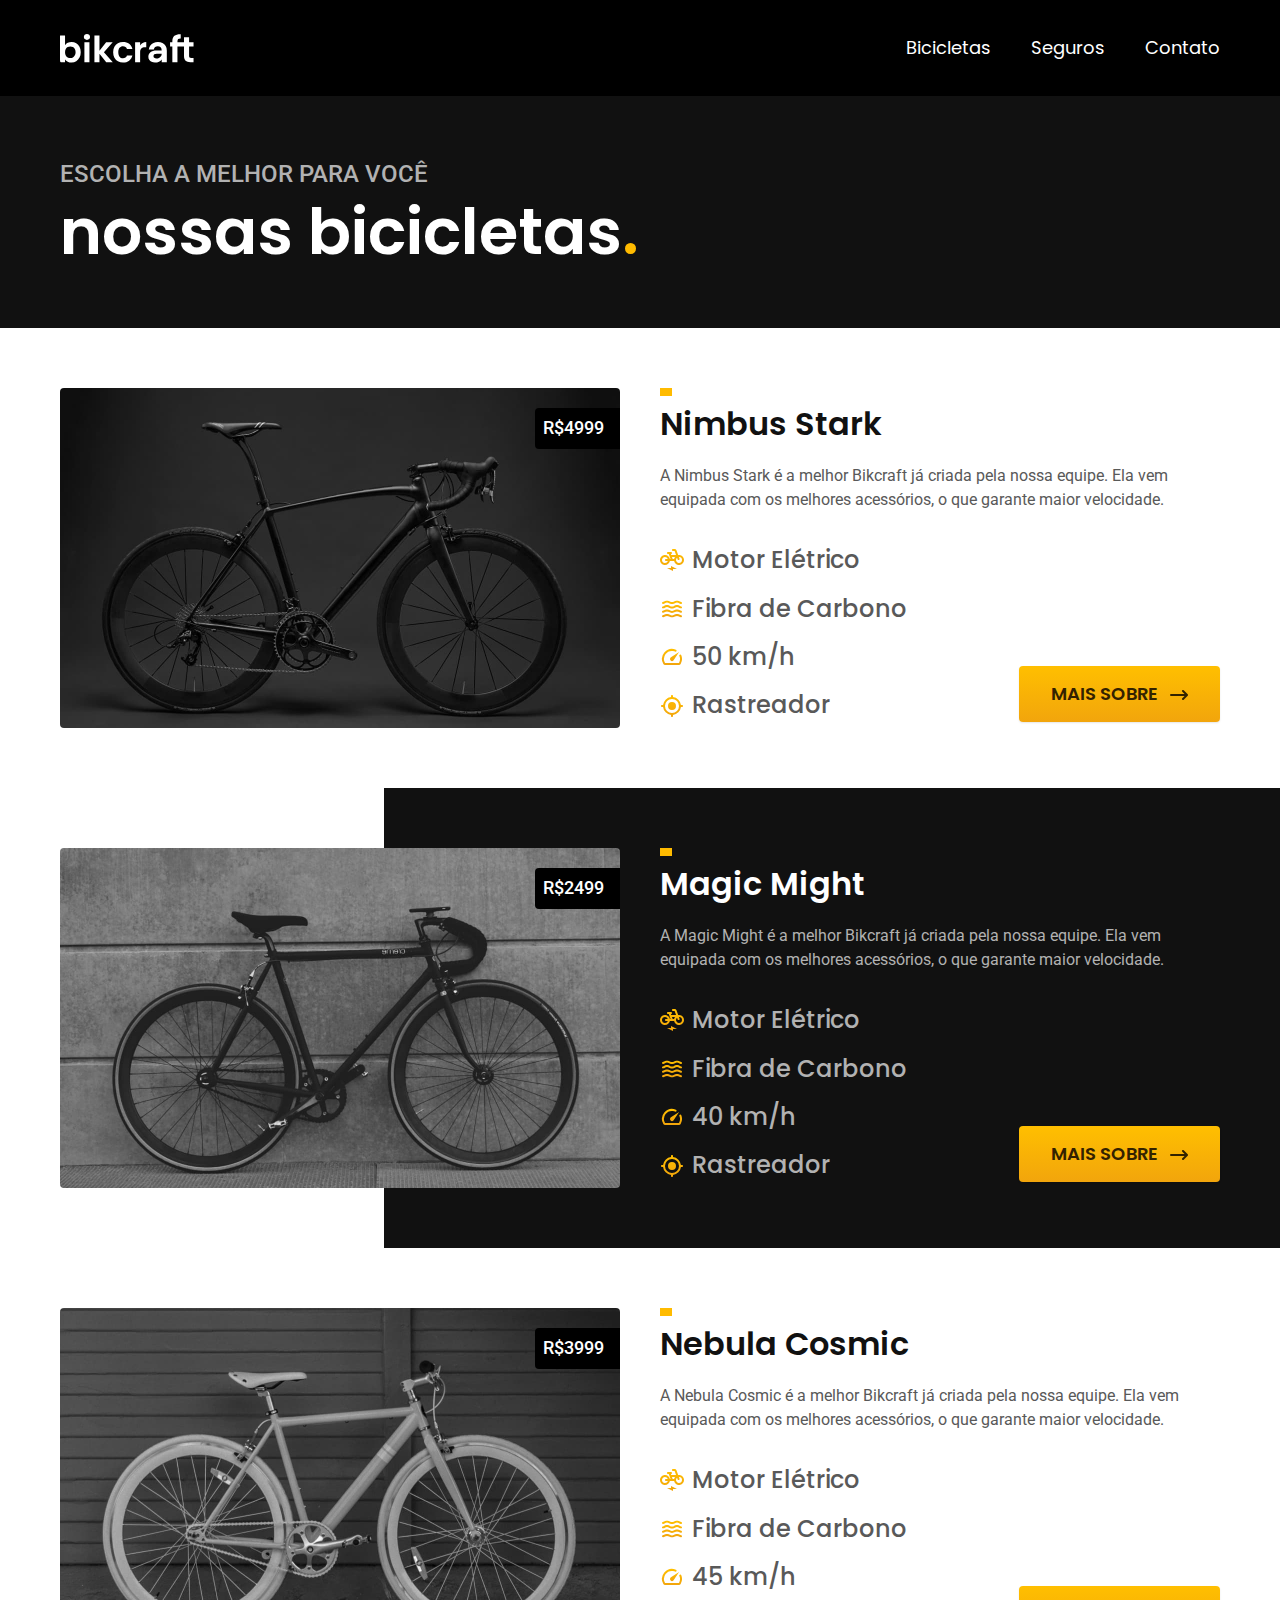
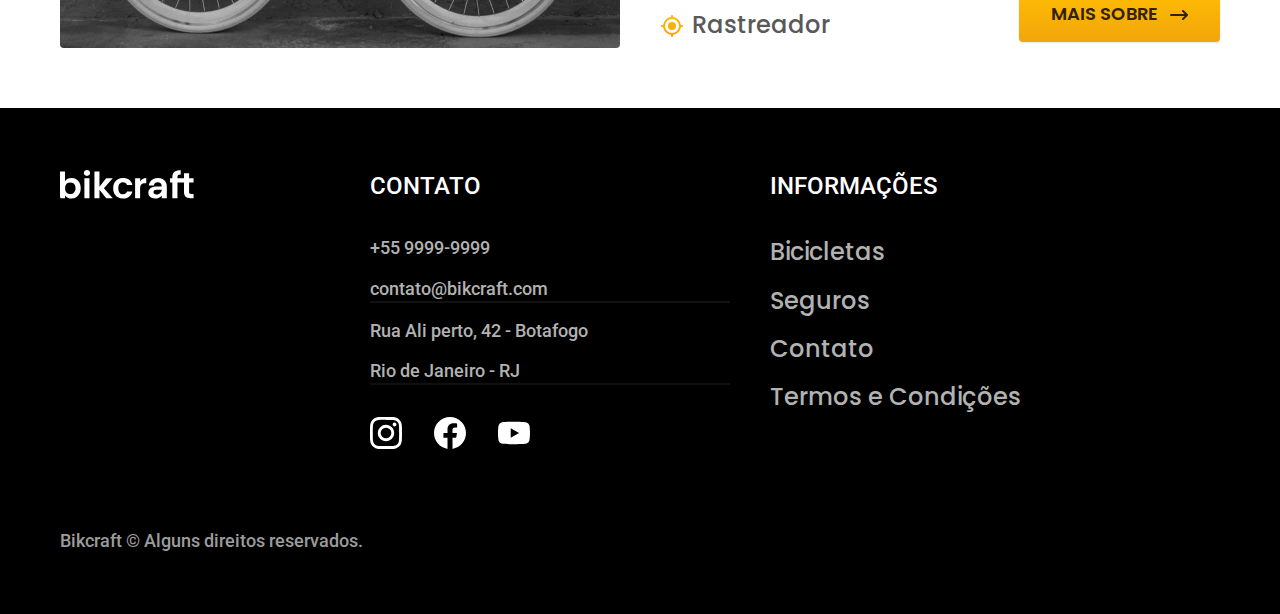
==== bicicletas.html @ 3b85de9e "Bicicletas pronto" ====
<!DOCTYPE html>
<html lang="pt-br">

<head>
  <meta charset="UTF-8">
  <meta name="viewport" content="width=device-width, initial-scale=1.0">
  <meta name="description" content="Bicicletas elétricas de alta precisão e qualidade feitas sob medida para o cliente. Explore o mundo na sua velocidade com a Bikcraft">
  <link rel="stylesheet" href="./css/style.css">
  <link rel="preconnect" href="https://fonts.googleapis.com">
  <link rel="preconnect" href="https://fonts.gstatic.com" crossorigin>
  <link href="https://fonts.googleapis.com/css2?family=Merriweather:ital,wght@1,900&family=Poppins:wght@400;600&family=Roboto:wght@400;500&display=swap" rel="stylesheet">
  <title>Bicicletas | Bikcraft </title>
</head>

<body id="bicicletas">
  <header class="header-bg">
    <div class="header container">
      <a href="./"><img src="./img/bikcraft.svg" alt="marca"></a>
      <nav aria-label="primaria">
        <ul class="header-menu font-1-m cor-0">
          <li><a href="./bicicletas.html">Bicicletas</a></li>
          <li><a href="./seguros.html">Seguros</a></li>
          <li><a href="./contato.html">Contato</a></li>
        </ul>
      </nav>
    </div>
  </header>
  <main>
    <div class="titulo-bg">
      <div class="titulo container">
        <p class="font-2-l-b cor-5">ESCOLHA A MELHOR PARA VOCÊ</p>
        <h2 class="font-1-xxl cor-0">nossas bicicletas<span class="cor-p1">.</span></h2>
      </div>
    </div>
    <div class="bicicletas container">
      <div class="bicicletas-imagem">
        <img src="./img/bicicletas/nimbus.jpg" alt="Bicicleta preta Nimbus">
        <span class="font-2-m cor-0">R$4999</span>
      </div>
      <div class="bicicletas-conteudo">
        <h2 class="font-1-xl">Nimbus Stark</h2>
        <p class="font-2-s cor-8">A Nimbus Stark é a melhor Bikcraft já criada pela nossa equipe. Ela vem equipada com os melhores acessórios, o que garante maior velocidade.
        </p>
        <ul class="font-1-m cor-8">
          <li><img src="./img/icones/eletrica.svg" alt="">Motor Elétrico
          </li>
          <li><img src="./img/icones/carbono.svg" alt="">Fibra de Carbono</li>
          <li><img src="./img/icones/velocidade.svg" alt="">50 km/h
          </li>
          <li><img src="./img/icones/rastreador.svg" alt="">Rastreador</li>
        </ul>
        <a href="./bicicletas/nimbus.html" class="botao seta">MAIS SOBRE</a>
      </div>
    </div>
    <div class="bicicletas-bg">
      <div class="bicicletas container">
        <div class="bicicletas-imagem">
          <img src="./img/bicicletas/magic.jpg" alt="Bicicleta preta Magic">
          <span class="font-2-m cor-0">R$2499</span>
        </div>
        <div class="bicicletas-conteudo">
          <h2 class="font-1-xl cor-0">Magic Might</h2>
          <p class="font-2-s cor-5">A Magic Might é a melhor Bikcraft já criada pela nossa equipe. Ela vem equipada com os melhores acessórios, o que garante maior velocidade.
          </p>
          <ul class="font-1-m cor-5">
            <li><img src="./img/icones/eletrica.svg" alt="">Motor Elétrico
            </li>
            <li><img src="./img/icones/carbono.svg" alt="">Fibra de Carbono</li>
            <li><img src="./img/icones/velocidade.svg" alt="">40 km/h
            </li>
            <li><img src="./img/icones/rastreador.svg" alt="">Rastreador</li>
          </ul>
          <a href="./bicicletas/magic.html" class="botao seta">MAIS SOBRE</a>
        </div>
      </div>
    </div>
    <div class="bicicletas container">
      <div class="bicicletas-imagem">
        <img src="./img/bicicletas/nebula.jpg" alt="Bicicleta branca nebula">
        <span class="font-2-m cor-0">R$3999</span>
      </div>
      <div class="bicicletas-conteudo">
        <h2 class="font-1-xl">Nebula Cosmic</h2>
        <p class="font-2-s cor-8">A Nebula Cosmic é a melhor Bikcraft já criada pela nossa equipe. Ela vem equipada com os melhores acessórios, o que garante maior velocidade.
        </p>
        <ul class="font-1-m cor-8">
          <li><img src="./img/icones/eletrica.svg" alt="">Motor Elétrico
          </li>
          <li><img src="./img/icones/carbono.svg" alt="">Fibra de Carbono</li>
          <li><img src="./img/icones/velocidade.svg" alt="">45 km/h
          </li>
          <li><img src="./img/icones/rastreador.svg" alt="">Rastreador</li>
        </ul>
        <a href="./bicicletas/nebula.html" class="botao seta">MAIS SOBRE</a>
      </div>
    </div>
    </div>
    </div>
  </main>
  <footer class="footer-bg">
    <div class="footer container">
      <img src="./img/bikcraft.svg" alt="Bikcraft">
      <div class="footer-contato">
        <h3 class="font-2-l-b cor-0">CONTATO</h3>
        <ul class="font-2-m cor-5">
          <li><a href="tel: +5521999999999">+55 9999-9999</a></li>
          <li><a href="mailto: contato@bikcraft.com">contato@bikcraft.com</a></li>
          <li>Rua Ali perto, 42 - Botafogo</li>
          <li>Rio de Janeiro - RJ</li>
        </ul>
        <div class="footer-redes">
          <a href="./">
            <img src="./img/redes/instagram.svg" alt="instagram">
          </a>
          <a href="./">
            <img src="./img/redes/facebook.svg" alt="Facebook">
          </a>
          <a href="./">
            <img src="./img/redes/youtube.svg" alt="youtube">
          </a>
        </div>
      </div>
      <div class="footer-informacoes">
        <h3 class="font-2-l-b cor-0">INFORMAÇÕES</h3>
        <nav>
          <ul class="font-1-m cor-5">
            <li><a href="./bicicletas.html">Bicicletas</a></li>
            <li><a href="./seguros.html">Seguros</a></li>
            <li><a href="./contato.html">Contato</a></li>
            <li>
              <a href="./termos.html">
                Termos e Condições
              </a>
            </li>
          </ul>
        </nav>
      </div>
      <p class="footer-copy font-2-m cor-6">Bikcraft © Alguns direitos reservados.</p>
    </div>
  </footer>
</body>
---- css/style.css ----
@import "./global/global.css";
@import "./utilidades/tipografia.css";
@import "./utilidades/cores.css";
@import "./global/header.css";
@import "./global/footer.css";

/*Utilidades*/
@import "./utilidades/componentes.css";

/*Home*/
@import "./home/introducao.css";
@import "./home/tecnologia.css";
@import "./home/parceiros.css";
@import "./home/depoimento.css";

/*Bicicletas*/
@import "./bicicletas/bicicletas-lista.css";
@import "./bicicletas/bicicletas.css";

/*Seguros*/
@import "./seguros/seguros.css";

/*Termos*/
@import "./termos/termos.css";
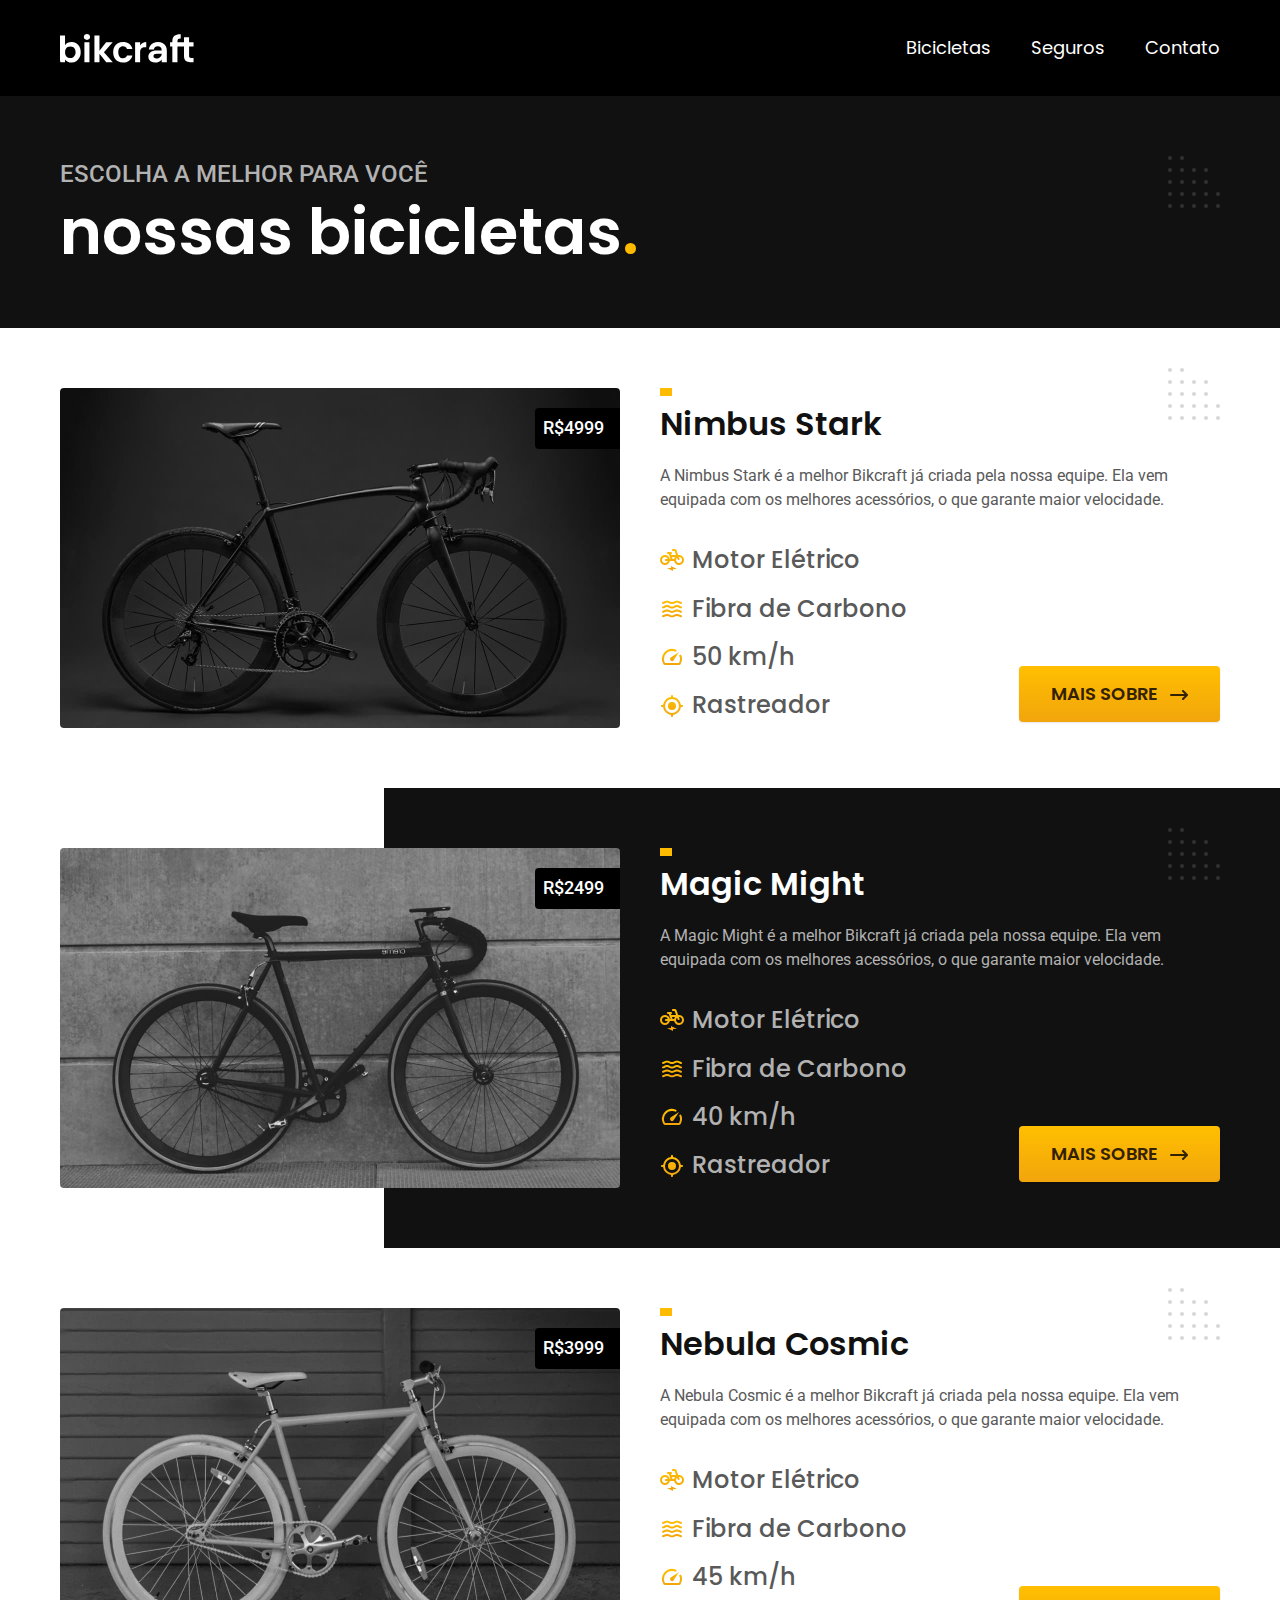
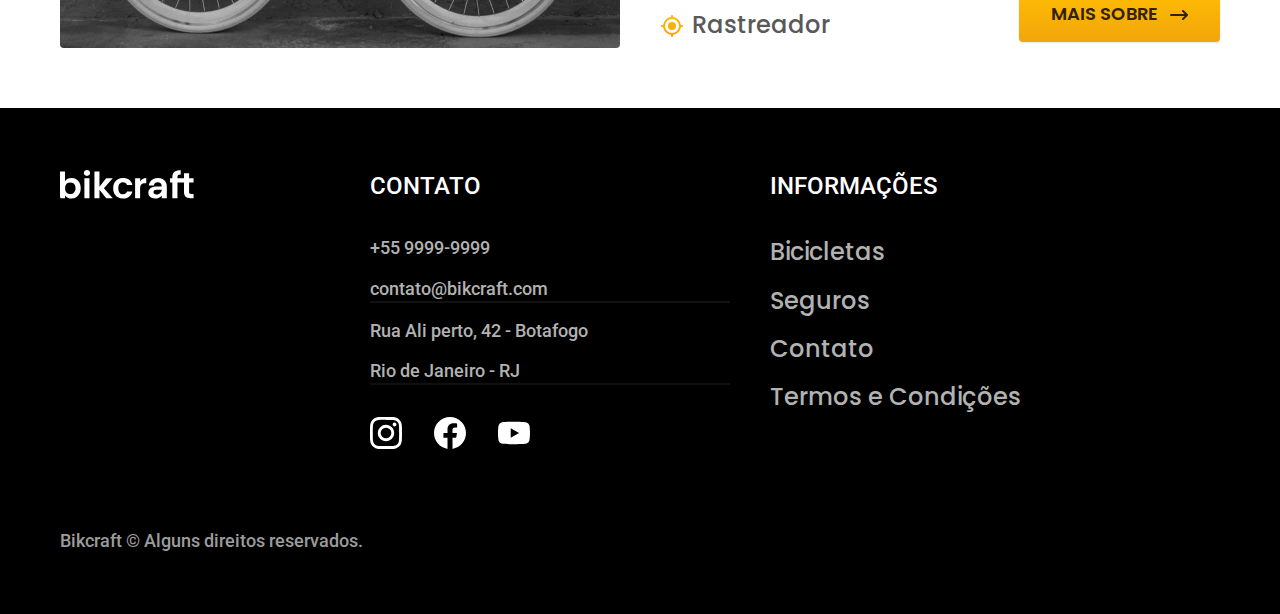
==== commit 801d475e: "projeto final atualizado" ====
--- a/bicicletas.html
+++ b/bicicletas.html
@@ -5,6 +5,7 @@
   <meta charset="UTF-8">
   <meta name="viewport" content="width=device-width, initial-scale=1.0">
   <meta name="description" content="Bicicletas elétricas de alta precisão e qualidade feitas sob medida para o cliente. Explore o mundo na sua velocidade com a Bikcraft">
+  <link rel="preload" href="./css/style.css" as="style">
   <link rel="stylesheet" href="./css/style.css">
   <link rel="preconnect" href="https://fonts.googleapis.com">
   <link rel="preconnect" href="https://fonts.gstatic.com" crossorigin>
--- a/css/style.css
+++ b/css/style.css
@@ -6,6 +6,7 @@
 
 /*Utilidades*/
 @import "./utilidades/componentes.css";
+@import "./utilidades/formulario.css";
 
 /*Home*/
 @import "./home/introducao.css";
@@ -17,8 +18,18 @@
 @import "./bicicletas/bicicletas-lista.css";
 @import "./bicicletas/bicicletas.css";
 
+/*Bicicleta*/
+@import "./bicicleta/bicicleta.css";
+@import "./bicicleta/seguro.css";
+
 /*Seguros*/
 @import "./seguros/seguros.css";
-
+@import "./seguros/vantagens.css";
+@import "./seguros/perguntas.css";
+/*Orçamento*/
+@import "./orcamento/orcamento.css";
+/*Contato*/
+@import "./contato/contato.css";
+@import "./contato/lojas.css";
 /*Termos*/
 @import "./termos/termos.css";
--- a/css/style.css
+++ b/css/style.css
@@ -6,6 +6,7 @@
 
 /*Utilidades*/
 @import "./utilidades/componentes.css";
+@import "./utilidades/formulario.css";
 
 /*Home*/
 @import "./home/introducao.css";
@@ -17,8 +18,18 @@
 @import "./bicicletas/bicicletas-lista.css";
 @import "./bicicletas/bicicletas.css";
 
+/*Bicicleta*/
+@import "./bicicleta/bicicleta.css";
+@import "./bicicleta/seguro.css";
+
 /*Seguros*/
 @import "./seguros/seguros.css";
-
+@import "./seguros/vantagens.css";
+@import "./seguros/perguntas.css";
+/*Orçamento*/
+@import "./orcamento/orcamento.css";
+/*Contato*/
+@import "./contato/contato.css";
+@import "./contato/lojas.css";
 /*Termos*/
 @import "./termos/termos.css";
